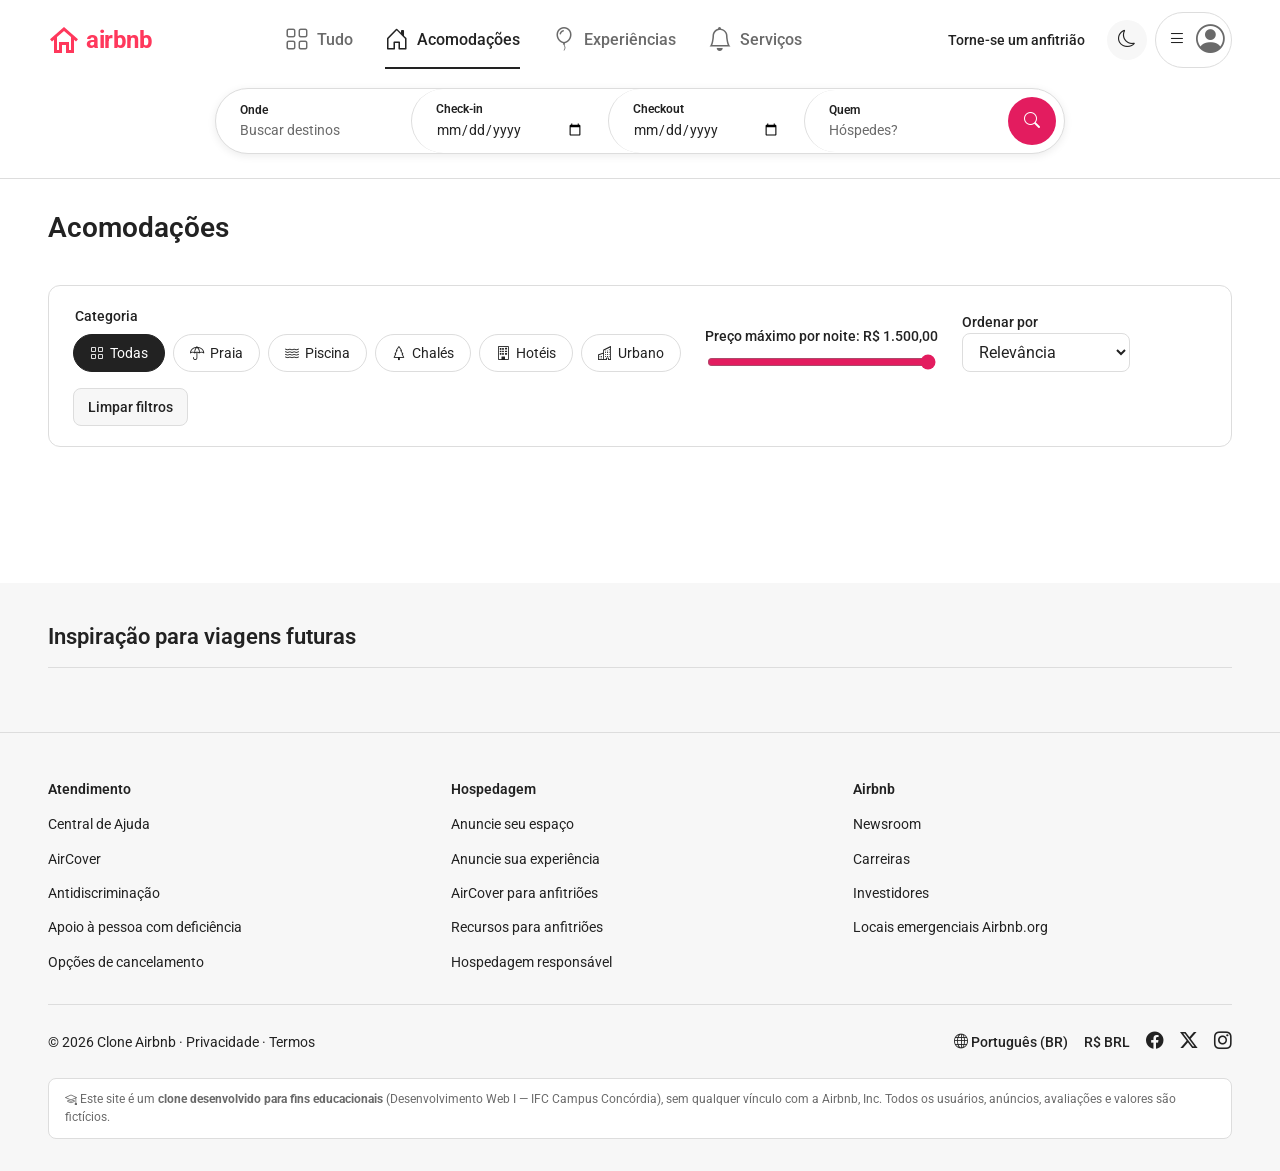
==== acomodacoes.html @ 015c0608 "Páginas de catálogo: início, acomodações, experiências, serviços e favoritos Carrosséis gerados por " ====
<!DOCTYPE html>
<html lang="pt-BR">
<head>
    <meta charset="UTF-8">
    <meta name="viewport" content="width=device-width, initial-scale=1.0">
    <meta name="description" content="Busque e filtre acomodações por destino, categoria e preço.">
    <title>Acomodações | Clone Airbnb</title>
    <link rel="icon" href="img/favicon.svg" type="image/svg+xml">
    <link rel="preconnect" href="https://fonts.googleapis.com">
    <link rel="preconnect" href="https://fonts.gstatic.com" crossorigin>
    <link href="https://fonts.googleapis.com/css2?family=Roboto:wght@400;500;600;700&display=swap" rel="stylesheet">
    <link rel="stylesheet" href="https://cdn.jsdelivr.net/npm/bootstrap-icons@1.11.3/font/bootstrap-icons.min.css">
    <link rel="stylesheet" href="css/style.css">
</head>
<body data-pagina="acomodacoes">
    <a class="skip-link" href="#conteudo">Pular para o conteúdo</a>

    <!-- ===== CABEÇALHO ===== -->
    <header class="site-header">
        <div class="container">
            <div class="header-topo">
                <a href="index.html" class="logo" aria-label="Clone Airbnb — página inicial">
                    <svg viewBox="0 0 32 32" aria-hidden="true"><path fill="currentColor" d="M16 3 2 15.2l2 2.3 2-1.8V29h8v-8h4v8h8V15.7l2 1.8 2-2.3zM23 26h-2v-8H11v8H9V13.1l7-6.1 7 6.1z"/></svg>
                    <span>airbnb</span>
                </a>

                <button type="button" class="busca-abrir" aria-expanded="false" aria-controls="form-busca">
                    <i class="bi bi-search" aria-hidden="true"></i> Comece sua busca
                </button>

                <nav class="abas" aria-label="Categorias">
                    <a href="index.html" class="aba"><i class="bi bi-grid" aria-hidden="true"></i><span>Tudo</span></a>
                    <a href="acomodacoes.html" class="aba" aria-current="page"><i class="bi bi-house-door" aria-hidden="true"></i><span>Acomodações</span></a>
                    <a href="experiencias.html" class="aba"><i class="bi bi-balloon" aria-hidden="true"></i><span>Experiências</span></a>
                    <a href="servicos.html" class="aba"><i class="bi bi-bell" aria-hidden="true"></i><span>Serviços</span></a>
                </nav>

                <div class="header-acoes">
                    <a href="anfitriao.html" class="link-anfitriao">Torne-se um anfitrião</a>
                    <button type="button" class="icon-btn" data-acao="tema" aria-pressed="false" aria-label="Alternar tema escuro"><i class="bi bi-moon" aria-hidden="true"></i></button>
                    <div class="menu-usuario">
                        <button type="button" class="menu-toggle" aria-expanded="false" aria-controls="menu-usuario" aria-label="Abrir menu">
                            <i class="bi bi-list" aria-hidden="true"></i><i class="bi bi-person-circle" aria-hidden="true"></i>
                        </button>
                        <nav class="menu-dropdown" id="menu-usuario" aria-label="Menu do usuário" hidden>
                            <a href="login.html" data-menu="entrar"><strong>Entrar</strong></a>
                            <a href="login.html#cadastro" data-menu="cadastrar">Cadastrar-se</a>
                            <div class="separador" role="separator"></div>
                            <a href="favoritos.html">Favoritos <span class="contador contador-favoritos"></span></a>
                            <a href="anfitriao.html">Torne-se um anfitrião</a>
                            <a href="#rodape">Central de Ajuda</a>
                        </nav>
                    </div>
                </div>
            </div>

            <!-- Formulário de busca (GET): envia para a listagem de acomodações -->
            <form class="busca" id="form-busca" action="acomodacoes.html" method="get" role="search" aria-label="Buscar acomodações">
                <div class="busca-campo">
                    <label for="busca-onde">Onde</label>
                    <input type="search" id="busca-onde" name="onde" placeholder="Buscar destinos" autocomplete="off">
                </div>
                <div class="busca-campo">
                    <label for="busca-checkin">Check-in</label>
                    <input type="date" id="busca-checkin" name="checkin">
                </div>
                <div class="busca-campo">
                    <label for="busca-checkout">Checkout</label>
                    <input type="date" id="busca-checkout" name="checkout">
                </div>
                <div class="busca-campo">
                    <label for="busca-hospedes">Quem</label>
                    <input type="number" id="busca-hospedes" name="hospedes" min="1" max="16" placeholder="Hóspedes?">
                </div>
                <button type="submit" class="busca-botao"><i class="bi bi-search" aria-hidden="true"></i><span class="visually-hidden">Buscar</span></button>
            </form>
        </div>
    </header>

    <!-- ===== CONTEÚDO ===== -->
    <main id="conteudo" class="container conteudo">
        <h1 class="titulo-pagina">Acomodações</h1>

        <!-- Filtros do catálogo (tratados pelo js/catalogo.js) -->
        <form class="filtros" id="form-filtros" aria-label="Filtrar acomodações">
            <fieldset>
                <legend>Categoria</legend>
                <div class="chips" id="filtro-categorias">
                    <button type="button" class="chip" data-categoria="" aria-pressed="true"><i class="bi bi-grid" aria-hidden="true"></i> Todas</button>
                    <button type="button" class="chip" data-categoria="praia" aria-pressed="false"><i class="bi bi-umbrella" aria-hidden="true"></i> Praia</button>
                    <button type="button" class="chip" data-categoria="piscina" aria-pressed="false"><i class="bi bi-water" aria-hidden="true"></i> Piscina</button>
                    <button type="button" class="chip" data-categoria="chale" aria-pressed="false"><i class="bi bi-tree" aria-hidden="true"></i> Chalés</button>
                    <button type="button" class="chip" data-categoria="hotel" aria-pressed="false"><i class="bi bi-building" aria-hidden="true"></i> Hotéis</button>
                    <button type="button" class="chip" data-categoria="urbano" aria-pressed="false"><i class="bi bi-buildings" aria-hidden="true"></i> Urbano</button>
                </div>
            </fieldset>
            <div class="filtro-preco">
                <label for="filtro-preco">Preço máximo por noite: <output id="saida-preco" for="filtro-preco">R$ 1.500,00</output></label>
                <input type="range" id="filtro-preco" name="preco" min="300" max="1500" step="50" value="1500">
            </div>
            <div class="filtro-ordem">
                <label for="filtro-ordem">Ordenar por</label><br>
                <select id="filtro-ordem" name="ordem">
                    <option value="relevancia">Relevância</option>
                    <option value="menor-preco">Menor preço</option>
                    <option value="maior-preco">Maior preço</option>
                    <option value="nota">Melhor avaliação</option>
                </select>
            </div>
            <button type="reset" class="btn btn-secundario btn-pequeno">Limpar filtros</button>
        </form>

        <div class="resultado-resumo">
            <p id="resultado-texto" aria-live="polite"></p>
        </div>

        <!-- Sem filtros: carrosséis por cidade. Com busca/filtro: grade de resultados -->
        <div id="resultados" class="conteudo" style="padding:0"></div>
    </main>

    <!-- ===== INSPIRAÇÃO ===== -->
    <section class="inspiracao" aria-labelledby="titulo-inspiracao">
        <div class="container">
            <h2 id="titulo-inspiracao">Inspiração para viagens futuras</h2>
            <div class="inspiracao-abas" role="tablist" aria-label="Tipos de destino"></div>
            <ul class="inspiracao-lista" id="painel-inspiracao" role="tabpanel"></ul>
        </div>
    </section>

    <!-- ===== RODAPÉ ===== -->
    <footer class="rodape" id="rodape">
        <div class="container">
            <div class="rodape-colunas">
                <nav aria-labelledby="rodape-atendimento">
                    <h2 id="rodape-atendimento">Atendimento</h2>
                    <ul>
                        <li><a href="#">Central de Ajuda</a></li>
                        <li><a href="#">AirCover</a></li>
                        <li><a href="#">Antidiscriminação</a></li>
                        <li><a href="#">Apoio à pessoa com deficiência</a></li>
                        <li><a href="#">Opções de cancelamento</a></li>
                    </ul>
                </nav>
                <nav aria-labelledby="rodape-hospedagem">
                    <h2 id="rodape-hospedagem">Hospedagem</h2>
                    <ul>
                        <li><a href="anfitriao.html">Anuncie seu espaço</a></li>
                        <li><a href="anfitriao.html">Anuncie sua experiência</a></li>
                        <li><a href="#">AirCover para anfitriões</a></li>
                        <li><a href="#">Recursos para anfitriões</a></li>
                        <li><a href="#">Hospedagem responsável</a></li>
                    </ul>
                </nav>
                <nav aria-labelledby="rodape-empresa">
                    <h2 id="rodape-empresa">Airbnb</h2>
                    <ul>
                        <li><a href="#">Newsroom</a></li>
                        <li><a href="#">Carreiras</a></li>
                        <li><a href="#">Investidores</a></li>
                        <li><a href="#">Locais emergenciais Airbnb.org</a></li>
                    </ul>
                </nav>
            </div>
            <div class="rodape-base">
                <p>© <span data-ano>2026</span> Clone Airbnb · Privacidade · Termos</p>
                <div class="redes">
                    <span><i class="bi bi-globe" aria-hidden="true"></i> Português (BR)</span>
                    <span>R$ BRL</span>
                    <a href="#" aria-label="Facebook"><i class="bi bi-facebook" aria-hidden="true"></i></a>
                    <a href="#" aria-label="X (Twitter)"><i class="bi bi-twitter-x" aria-hidden="true"></i></a>
                    <a href="#" aria-label="Instagram"><i class="bi bi-instagram" aria-hidden="true"></i></a>
                </div>
            </div>
            <p class="aviso-educacional">
                <i class="bi bi-mortarboard" aria-hidden="true"></i>
                Este site é um <strong>clone desenvolvido para fins educacionais</strong> (Desenvolvimento Web I — IFC Campus Concórdia),
                sem qualquer vínculo com a Airbnb, Inc. Todos os usuários, anúncios, avaliações e valores são fictícios.
            </p>
        </div>
    </footer>

    <!-- Modal de detalhes (experiências e serviços) -->
    <dialog class="modal" id="modal-detalhe" aria-labelledby="modal-detalhe-titulo"></dialog>

    <script src="js/dados.js"></script>
    <script src="js/main.js"></script>
    <script src="js/catalogo.js"></script>
</body>
</html>
---- css/style.css ----
/* =========================================================================
   Clone Airbnb — Folha de estilo principal
   Trabalho III — Desenvolvimento Web I (IFC Concórdia)
   -------------------------------------------------------------------------
   Sumário
   1. Variáveis (guia de estilo: cores, fontes, espaçamentos)
   2. Reset e base
   3. Utilitários e acessibilidade
   4. Componentes (botões, campos, cards, badges, mensagens, modal)
   5. Cabeçalho, busca e menu do usuário
   6. Seções de catálogo (carrossel, grade, filtros, inspiração)
   7. Rodapé
   8. Página do anúncio
   9. Login, anfitrião e checkout
   10. Responsividade (breakpoints: 744px e 1128px)
   ========================================================================= */

/* 1. VARIÁVEIS ----------------------------------------------------------- */
:root {
    /* Paleta do guia de estilo */
    --cor-marca: #FF385C;          /* rosa Airbnb (logo, coração, destaques) */
    --cor-primaria: #E31C5F;       /* botões principais (contraste 4,6:1 com branco) */
    --cor-primaria-hover: #C8164F;
    --cor-texto: #222222;
    --cor-texto-suave: #6A6A6A;    /* contraste 5,4:1 com branco */
    --cor-borda: #DDDDDD;
    --cor-fundo: #FFFFFF;
    --cor-fundo-suave: #F7F7F7;
    --cor-superficie: #FFFFFF;     /* cards, modais, dropdowns */
    --cor-sucesso: #008A05;
    --cor-sucesso-fundo: #E8F5E9;
    --cor-erro: #C13515;
    --cor-erro-fundo: #FFF0EE;
    --cor-foco: #222222;
    --sombra: 0 6px 16px rgba(0, 0, 0, .12);
    --sombra-leve: 0 2px 8px rgba(0, 0, 0, .08);

    /* Tipografia */
    --fonte-base: 'Roboto', 'Helvetica Neue', Arial, sans-serif;
    --tam-h1: 2rem;        /* 32px */
    --tam-h2: 1.375rem;    /* 22px */
    --tam-h3: 1rem;        /* 16px */
    --tam-texto: 1rem;     /* 16px */
    --tam-pequeno: .875rem;/* 14px */
    --tam-mini: .75rem;    /* 12px */

    /* Formas e espaçamentos */
    --raio-p: 8px;
    --raio-m: 12px;
    --raio-g: 24px;
    --raio-pill: 999px;
    --largura-max: 1440px;
    --gutter: 48px;
    --transicao: .2s ease;
}

/* Tema escuro (ativado pelo JS com data-theme="dark" no <html>) */
:root[data-theme="dark"] {
    --cor-texto: #F2F2F2;
    --cor-texto-suave: #B0B0B0;
    --cor-borda: #3A3A3A;
    --cor-fundo: #121212;
    --cor-fundo-suave: #1C1C1C;
    --cor-superficie: #222222;
    --cor-foco: #FFFFFF;
    --cor-sucesso-fundo: #12301A;
    --cor-erro: #FF8A75;
    --cor-erro-fundo: #3A1A15;
    --sombra: 0 6px 16px rgba(0, 0, 0, .6);
    --sombra-leve: 0 2px 8px rgba(0, 0, 0, .5);
    color-scheme: dark;
}

/* 2. RESET E BASE -------------------------------------------------------- */
*, *::before, *::after { box-sizing: border-box; }

/* garante que o atributo hidden sempre esconda, mesmo com display definido por classe */
[hidden] { display: none !important; }

html { scroll-behavior: smooth; }

body {
    margin: 0;
    font-family: var(--fonte-base);
    font-size: var(--tam-texto);
    line-height: 1.45;
    color: var(--cor-texto);
    background: var(--cor-fundo);
    transition: background-color var(--transicao), color var(--transicao);
}

h1, h2, h3, h4, p, ul, ol, figure { margin: 0; }
h1 { font-size: var(--tam-h1); font-weight: 600; line-height: 1.2; }
h2 { font-size: var(--tam-h2); font-weight: 600; line-height: 1.25; }
h3 { font-size: var(--tam-h3); font-weight: 500; }
ul, ol { padding: 0; list-style: none; }
img { display: block; max-width: 100%; }
a { color: inherit; }
button, input, select, textarea { font: inherit; color: inherit; }
button { cursor: pointer; }
table { border-collapse: collapse; width: 100%; }

/* Foco visível em todos os elementos interativos (navegação por teclado) */
:focus-visible {
    outline: 2px solid var(--cor-foco);
    outline-offset: 2px;
    border-radius: 4px;
}

/* 3. UTILITÁRIOS E ACESSIBILIDADE --------------------------------------- */
.container {
    width: 100%;
    max-width: var(--largura-max);
    margin: 0 auto;
    padding: 0 var(--gutter);
}

.visually-hidden {
    position: absolute !important;
    width: 1px; height: 1px;
    padding: 0; margin: -1px;
    overflow: hidden; clip: rect(0 0 0 0);
    white-space: nowrap; border: 0;
}

.skip-link {
    position: absolute;
    left: 16px; top: -60px;
    z-index: 200;
    padding: 12px 16px;
    background: var(--cor-texto);
    color: var(--cor-fundo);
    border-radius: var(--raio-p);
    text-decoration: none;
    transition: top var(--transicao);
}
.skip-link:focus { top: 16px; }

.texto-suave { color: var(--cor-texto-suave); }
.link-sublinhado { font-weight: 500; text-decoration: underline; background: none; border: 0; padding: 0; }
.divisor { border: 0; border-top: 1px solid var(--cor-borda); margin: 0; }

/* 4. COMPONENTES -------------------------------------------------------- */

/* Botões */
.btn {
    display: inline-flex;
    align-items: center;
    justify-content: center;
    gap: 8px;
    padding: 14px 24px;
    border: 1px solid transparent;
    border-radius: var(--raio-p);
    font-size: var(--tam-texto);
    font-weight: 500;
    text-decoration: none;
    white-space: nowrap;
    transition: background-color var(--transicao), transform var(--transicao), box-shadow var(--transicao);
}
.btn:active { transform: scale(.97); }
.btn-primario { background: var(--cor-primaria); color: #fff; }
.btn-primario:hover { background: var(--cor-primaria-hover); }
.btn-escuro { background: var(--cor-texto); color: var(--cor-fundo); }
.btn-escuro:hover { opacity: .88; }
.btn-secundario { background: var(--cor-fundo-suave); color: var(--cor-texto); border-color: var(--cor-borda); }
.btn-secundario:hover { background: var(--cor-borda); }
.btn-contorno { background: var(--cor-superficie); color: var(--cor-texto); border-color: var(--cor-texto); }
.btn-contorno:hover { background: var(--cor-fundo-suave); }
.btn-pequeno { padding: 8px 14px; font-size: var(--tam-pequeno); }
.btn-bloco { width: 100%; }

.icon-btn {
    display: inline-flex;
    align-items: center;
    justify-content: center;
    width: 40px; height: 40px;
    border: 1px solid transparent;
    border-radius: 50%;
    background: var(--cor-fundo-suave);
    font-size: 1.1rem;
    transition: background-color var(--transicao), box-shadow var(--transicao);
}
.icon-btn:hover { background: var(--cor-borda); }
.icon-btn:disabled { opacity: .35; cursor: default; }

/* Campos de formulário */
.campo { display: flex; flex-direction: column; gap: 6px; }
.campo label, .campo .rotulo { font-size: var(--tam-pequeno); font-weight: 500; }
.campo input, .campo select, .campo textarea {
    width: 100%;
    min-height: 52px;
    padding: 12px 14px;
    border: 1px solid var(--cor-texto-suave);
    border-radius: var(--raio-p);
    background: var(--cor-superficie);
    transition: border-color var(--transicao), box-shadow var(--transicao);
}
.campo input:hover, .campo select:hover { border-color: var(--cor-texto); }
.campo input:focus, .campo select:focus, .campo textarea:focus {
    outline: none;
    border-color: var(--cor-texto);
    box-shadow: 0 0 0 2px var(--cor-texto);
}
.campo input[aria-invalid="true"], .campo select[aria-invalid="true"] {
    border-color: var(--cor-erro);
    background: var(--cor-erro-fundo);
}
.campo .dica { font-size: var(--tam-mini); color: var(--cor-texto-suave); }
.campo-linha { display: grid; grid-template-columns: 1fr 1fr; gap: 12px; }

/* Mensagem de erro de um campo (preenchida pelo validacao.js) */
.erro-campo {
    display: flex;
    gap: 6px;
    align-items: center;
    font-size: var(--tam-mini);
    color: var(--cor-erro);
    min-height: 0;
}
.erro-campo:empty { display: none; }
.erro-campo::before { content: "\F33A"; font-family: "bootstrap-icons"; }

/* Mensagens de sucesso/erro do formulário */
.alerta {
    display: flex;
    gap: 12px;
    align-items: flex-start;
    padding: 14px 16px;
    border-radius: var(--raio-p);
    font-size: var(--tam-pequeno);
    animation: surgir .3s ease;
}
.alerta[hidden] { display: none; }
.alerta i { font-size: 1.2rem; }
.alerta-sucesso { background: var(--cor-sucesso-fundo); color: var(--cor-sucesso); }
.alerta-erro { background: var(--cor-erro-fundo); color: var(--cor-erro); }
.alerta-info { background: var(--cor-fundo-suave); }

/* Badge (selo do card) */
.badge {
    position: absolute;
    top: 12px; left: 12px;
    padding: 4px 10px;
    border-radius: var(--raio-pill);
    background: #fff;
    color: #222;
    font-size: var(--tam-mini);
    font-weight: 600;
    box-shadow: var(--sombra-leve);
    max-width: calc(100% - 64px);   /* não encosta no coração */
    overflow: hidden;
    text-overflow: ellipsis;
    white-space: nowrap;
}

/* Chip (filtros e etiquetas) */
.chip {
    display: inline-flex;
    align-items: center;
    gap: 6px;
    padding: 8px 16px;
    border: 1px solid var(--cor-borda);
    border-radius: var(--raio-pill);
    background: var(--cor-superficie);
    font-size: var(--tam-pequeno);
    transition: border-color var(--transicao), background-color var(--transicao);
}
button.chip:hover { border-color: var(--cor-texto); }
.chip[aria-pressed="true"] { background: var(--cor-texto); color: var(--cor-fundo); border-color: var(--cor-texto); }

/* Card de acomodação/experiência/serviço */
.card { position: relative; min-width: 0; }
.card-link { display: block; text-decoration: none; border-radius: var(--raio-m); }
.card-midia {
    position: relative;
    aspect-ratio: 1 / 1;
    border-radius: var(--raio-m);
    overflow: hidden;
    background: var(--cor-fundo-suave);
}
.card-midia img {
    width: 100%; height: 100%;
    object-fit: cover;
    transition: transform .4s ease;
}
.card:hover .card-midia img { transform: scale(1.05); }
.card-titulo { margin-top: 10px; font-size: var(--tam-pequeno); font-weight: 500; }
.card-info { font-size: var(--tam-pequeno); color: var(--cor-texto-suave); }
.card-info strong { color: var(--cor-texto); font-weight: 500; }

/* Botão de favorito (coração) */
.fav-btn {
    position: absolute;
    top: 10px; right: 10px;
    z-index: 2;
    display: grid;
    place-items: center;
    width: 36px; height: 36px;
    padding: 0;
    border: 0;
    border-radius: 50%;
    background: transparent;
    color: #fff;
    font-size: 1.4rem;
    filter: drop-shadow(0 1px 2px rgba(0, 0, 0, .5));
    transition: transform var(--transicao);
}
.fav-btn:hover { transform: scale(1.12); }
.fav-btn[aria-pressed="true"] { color: var(--cor-marca); animation: pulsar .35s ease; }

/* Modal (usando o elemento <dialog>) */
.modal {
    width: min(568px, calc(100% - 32px));
    max-height: calc(100vh - 48px);
    padding: 0;
    border: 0;
    border-radius: var(--raio-g);
    background: var(--cor-superficie);
    color: var(--cor-texto);
    box-shadow: var(--sombra);
}
.modal[open] { animation: subir .3s ease; }
.modal::backdrop { background: rgba(0, 0, 0, .5); }
.modal-cabecalho {
    display: flex;
    align-items: center;
    justify-content: space-between;
    gap: 16px;
    padding: 16px 24px;
    border-bottom: 1px solid var(--cor-borda);
}
.modal-cabecalho h2 { font-size: 1rem; text-align: center; flex: 1; }
.modal-corpo { padding: 24px; display: flex; flex-direction: column; gap: 16px; }
.modal-rodape { padding: 16px 24px; border-top: 1px solid var(--cor-borda); }
.btn-fechar { background: transparent; }

/* Animações */
@keyframes surgir { from { opacity: 0; } to { opacity: 1; } }
@keyframes subir { from { opacity: 0; transform: translateY(24px); } to { opacity: 1; transform: none; } }
@keyframes pulsar { 50% { transform: scale(1.3); } }

/* 5. CABEÇALHO ----------------------------------------------------------- */
.site-header {
    position: sticky;
    top: 0;
    z-index: 50;
    background: var(--cor-fundo);
    border-bottom: 1px solid var(--cor-borda);
}
.header-topo {
    display: flex;
    align-items: center;
    justify-content: space-between;
    gap: 24px;
    min-height: 80px;
}

.logo {
    display: inline-flex;
    align-items: center;
    gap: 6px;
    color: var(--cor-marca);
    text-decoration: none;
    font-size: 1.5rem;
    font-weight: 700;
    letter-spacing: -.5px;
}
.logo svg { width: 32px; height: 32px; }

/* Abas Tudo / Acomodações / Experiências / Serviços */
.abas { display: flex; gap: 32px; }
.aba {
    display: flex;
    align-items: center;
    gap: 8px;
    padding: 12px 0 10px;
    border-bottom: 2px solid transparent;
    color: var(--cor-texto-suave);
    text-decoration: none;
    font-weight: 500;
    transition: color var(--transicao), border-color var(--transicao);
}
.aba i { font-size: 1.5rem; transition: transform var(--transicao); }
.aba:hover { color: var(--cor-texto); border-color: var(--cor-borda); }
.aba:hover i { transform: translateY(-2px) scale(1.08); }
.aba[aria-current="page"] { color: var(--cor-texto); border-color: var(--cor-texto); }

.header-acoes { display: flex; align-items: center; gap: 8px; }
.link-anfitriao {
    padding: 10px 14px;
    border-radius: var(--raio-pill);
    font-weight: 500;
    font-size: var(--tam-pequeno);
    text-decoration: none;
    transition: background-color var(--transicao);
}
.link-anfitriao:hover { background: var(--cor-fundo-suave); }

/* Menu do usuário (dropdown responsivo) */
.menu-usuario { position: relative; }
.menu-toggle {
    display: flex;
    align-items: center;
    gap: 10px;
    padding: 6px 6px 6px 12px;
    border: 1px solid var(--cor-borda);
    border-radius: var(--raio-pill);
    background: var(--cor-superficie);
    font-size: 1.1rem;
    transition: box-shadow var(--transicao);
}
.menu-toggle:hover, .menu-toggle[aria-expanded="true"] { box-shadow: var(--sombra-leve); }
.menu-toggle .bi-person-circle { font-size: 1.8rem; color: var(--cor-texto-suave); }
.menu-toggle .avatar-letra {
    display: grid; place-items: center;
    width: 30px; height: 30px;
    border-radius: 50%;
    background: var(--cor-texto);
    color: var(--cor-fundo);
    font-size: var(--tam-pequeno);
    font-weight: 600;
}

.menu-dropdown {
    position: absolute;
    right: 0;
    top: calc(100% + 8px);
    width: 260px;
    padding: 8px 0;
    border-radius: var(--raio-m);
    background: var(--cor-superficie);
    box-shadow: var(--sombra);
    animation: subir .2s ease;
}
.menu-dropdown[hidden] { display: none; }
.menu-dropdown a, .menu-dropdown button {
    display: flex;
    justify-content: space-between;
    align-items: center;
    width: 100%;
    padding: 12px 16px;
    border: 0;
    background: none;
    font-size: var(--tam-pequeno);
    text-align: left;
    text-decoration: none;
}
.menu-dropdown a:hover, .menu-dropdown button:hover { background: var(--cor-fundo-suave); }
.menu-dropdown .separador { height: 1px; margin: 8px 0; background: var(--cor-borda); }
.contador {
    min-width: 22px;
    padding: 1px 7px;
    border-radius: var(--raio-pill);
    background: var(--cor-marca);
    color: #fff;
    font-size: var(--tam-mini);
    text-align: center;
}
.contador:empty { display: none; }

/* Barra de busca (formulário GET) */
.busca {
    display: flex;
    align-items: center;
    max-width: 850px;
    margin: 8px auto 24px;
    border: 1px solid var(--cor-borda);
    border-radius: var(--raio-pill);
    background: var(--cor-superficie);
    box-shadow: var(--sombra-leve);
}
.busca-campo {
    flex: 1;
    min-width: 0;
    display: flex;
    flex-direction: column;
    padding: 12px 24px;
    border-radius: var(--raio-pill);
    transition: background-color var(--transicao);
}
.busca-campo:hover, .busca-campo:focus-within { background: var(--cor-fundo-suave); }
.busca-campo + .busca-campo { border-left: 1px solid var(--cor-borda); }
.busca-campo label { font-size: var(--tam-mini); font-weight: 600; }
.busca-campo input {
    width: 100%;
    padding: 0;
    border: 0;
    background: transparent;
    font-size: var(--tam-pequeno);
    color: var(--cor-texto);
}
.busca-campo input:focus { outline: none; }
.busca-campo input::placeholder { color: var(--cor-texto-suave); }
.busca-botao {
    display: inline-flex;
    align-items: center;
    justify-content: center;
    gap: 8px;
    height: 48px;
    min-width: 48px;
    margin: 8px;
    padding: 0 16px;
    border: 0;
    border-radius: var(--raio-pill);
    background: var(--cor-primaria);
    color: #fff;
    font-weight: 600;
    transition: background-color var(--transicao);
}
.busca-botao:hover { background: var(--cor-primaria-hover); }
.busca-abrir { display: none; }

/* Cabeçalho compacto (anúncio, login, checkout) */
.busca-compacta {
    display: flex;
    align-items: center;
    gap: 16px;
    padding: 8px 8px 8px 24px;
    border: 1px solid var(--cor-borda);
    border-radius: var(--raio-pill);
    box-shadow: var(--sombra-leve);
    text-decoration: none;
    font-size: var(--tam-pequeno);
    font-weight: 500;
    transition: box-shadow var(--transicao);
}
.busca-compacta:hover { box-shadow: var(--sombra); }
.busca-compacta .sep { width: 1px; height: 24px; background: var(--cor-borda); }
.busca-compacta .lupa {
    display: grid; place-items: center;
    width: 32px; height: 32px;
    border-radius: 50%;
    background: var(--cor-primaria);
    color: #fff;
}

/* 6. CATÁLOGO ------------------------------------------------------------ */
.conteudo { padding-top: 32px; padding-bottom: 56px; display: flex; flex-direction: column; gap: 40px; }
.titulo-pagina { font-size: 1.75rem; }

.secao-cabecalho {
    display: flex;
    align-items: center;
    justify-content: space-between;
    gap: 16px;
    margin-bottom: 16px;
}
.secao-cabecalho h2 { font-size: 1.25rem; }
.secao-cabecalho h2 a { text-decoration: none; }
.secao-cabecalho h2 a:hover { text-decoration: underline; }
.secao-subtitulo { margin: -10px 0 16px; color: var(--cor-texto-suave); }
.carrossel-controles { display: flex; gap: 8px; }
.carrossel-controles .icon-btn { width: 32px; height: 32px; font-size: .9rem; }

/* Carrossel: grid de uma linha com rolagem horizontal e scroll-snap */
.carrossel {
    display: grid;
    grid-auto-flow: column;
    grid-auto-columns: calc((100% - 6 * 16px) / 7);
    gap: 16px;
    overflow-x: auto;
    scroll-snap-type: x mandatory;
    scroll-behavior: smooth;
    scrollbar-width: none;
    padding-bottom: 4px;
}
.carrossel::-webkit-scrollbar { display: none; }
.carrossel > * { scroll-snap-align: start; }

/* Grade de resultados (busca/filtro e favoritos) */
.grade {
    display: grid;
    grid-template-columns: repeat(auto-fill, minmax(240px, 1fr));
    gap: 40px 24px;
}

/* Barra de filtros */
.filtros {
    display: flex;
    flex-wrap: wrap;
    align-items: flex-end;
    gap: 16px 24px;
    padding: 20px 24px;
    border: 1px solid var(--cor-borda);
    border-radius: var(--raio-m);
}
.filtros fieldset { border: 0; margin: 0; padding: 0; }
.filtros legend { font-size: var(--tam-pequeno); font-weight: 500; margin-bottom: 8px; }
.filtros .chips { display: flex; flex-wrap: wrap; gap: 8px; }
.filtro-preco { display: flex; flex-direction: column; gap: 6px; min-width: 220px; }
.filtro-preco label, .filtro-ordem label { font-size: var(--tam-pequeno); font-weight: 500; }
.filtro-preco input[type="range"] { accent-color: var(--cor-primaria); }
.filtro-ordem select {
    padding: 8px 12px;
    border: 1px solid var(--cor-borda);
    border-radius: var(--raio-p);
    background: var(--cor-superficie);
}
.resultado-resumo { display: flex; justify-content: space-between; align-items: center; gap: 16px; flex-wrap: wrap; }
.vazio {
    padding: 48px 24px;
    border: 1px dashed var(--cor-borda);
    border-radius: var(--raio-m);
    text-align: center;
    color: var(--cor-texto-suave);
}
.vazio i { font-size: 2.5rem; display: block; margin-bottom: 8px; }

/* Tiles de serviços e destinos */
.tiles { display: flex; gap: 16px; overflow-x: auto; scrollbar-width: none; }
.tile { flex: 0 0 140px; text-decoration: none; }
.tile img { width: 140px; height: 140px; object-fit: cover; border-radius: var(--raio-m); transition: transform var(--transicao); }
.tile:hover img { transform: translateY(-4px); }
.tile span { display: block; margin-top: 8px; font-size: var(--tam-pequeno); font-weight: 500; }

.destinos { display: grid; grid-template-columns: repeat(6, 1fr); gap: 16px; }
.destino { text-decoration: none; }
.destino img { width: 100%; aspect-ratio: 4 / 3; object-fit: cover; border-radius: var(--raio-m); }
.destino h3 { margin-top: 8px; font-size: var(--tam-pequeno); }
.destino p { font-size: var(--tam-mini); color: var(--cor-texto-suave); }

/* Tabela de serviços */
.tabela-wrapper { overflow-x: auto; border: 1px solid var(--cor-borda); border-radius: var(--raio-m); }
.tabela th, .tabela td { padding: 14px 16px; text-align: left; font-size: var(--tam-pequeno); }
.tabela thead th { background: var(--cor-fundo-suave); font-weight: 600; }
.tabela tbody tr { border-top: 1px solid var(--cor-borda); transition: background-color var(--transicao); }
.tabela tbody tr:nth-child(even) { background: var(--cor-fundo-suave); }
.tabela tbody tr:hover { background: var(--cor-borda); }
.tabela .num { text-align: right; white-space: nowrap; }
.tabela caption { caption-side: bottom; padding: 10px 16px; font-size: var(--tam-mini); color: var(--cor-texto-suave); text-align: left; }

/* Inspiração para viagens futuras (abas) */
.inspiracao { background: var(--cor-fundo-suave); padding: 40px 0; }
.inspiracao-abas { display: flex; gap: 24px; margin: 16px 0 24px; border-bottom: 1px solid var(--cor-borda); overflow-x: auto; scrollbar-width: none; }
.inspiracao-abas button {
    padding: 0 0 10px;
    border: 0;
    border-bottom: 2px solid transparent;
    background: none;
    color: var(--cor-texto-suave);
    font-size: var(--tam-pequeno);
    font-weight: 500;
    white-space: nowrap;
}
.inspiracao-abas button:hover { color: var(--cor-texto); }
.inspiracao-abas button[aria-selected="true"] { color: var(--cor-texto); border-color: var(--cor-texto); }
.inspiracao-lista { display: grid; grid-template-columns: repeat(6, 1fr); gap: 20px 24px; font-size: var(--tam-pequeno); }
.inspiracao-lista strong { display: block; font-weight: 500; }

/* 7. RODAPÉ ------------------------------------------------------------- */
.rodape { background: var(--cor-fundo-suave); border-top: 1px solid var(--cor-borda); padding: 48px 0 32px; font-size: var(--tam-pequeno); }
.rodape-colunas { display: grid; grid-template-columns: repeat(3, 1fr); gap: 24px; }
.rodape-colunas h2 { font-size: var(--tam-pequeno); margin-bottom: 16px; }
.rodape-colunas ul { display: flex; flex-direction: column; gap: 14px; }
.rodape-colunas a { text-decoration: none; }
.rodape-colunas a:hover { text-decoration: underline; }
.rodape-base {
    display: flex;
    flex-wrap: wrap;
    justify-content: space-between;
    align-items: center;
    gap: 16px;
    margin-top: 32px;
    padding-top: 24px;
    border-top: 1px solid var(--cor-borda);
}
.rodape-base .redes { display: flex; gap: 16px; align-items: center; font-weight: 500; }
.rodape-base .redes a { font-size: 1.1rem; }
.aviso-educacional {
    margin-top: 24px;
    padding: 12px 16px;
    border-radius: var(--raio-p);
    background: var(--cor-superficie);
    border: 1px solid var(--cor-borda);
    color: var(--cor-texto-suave);
    font-size: var(--tam-mini);
}

/* 8. PÁGINA DO ANÚNCIO --------------------------------------------------- */
.anuncio { max-width: 1216px; padding-top: 24px; padding-bottom: 48px; display: flex; flex-direction: column; gap: 32px; }
.anuncio-topo { display: flex; justify-content: space-between; align-items: center; gap: 16px; flex-wrap: wrap; }
.anuncio-topo h1 { font-size: 1.625rem; font-weight: 500; }
.anuncio-acoes { display: flex; gap: 8px; }
.anuncio-acoes button { display: inline-flex; gap: 6px; align-items: center; padding: 8px 10px; border: 0; border-radius: var(--raio-p); background: none; text-decoration: underline; font-weight: 500; font-size: var(--tam-pequeno); }
.anuncio-acoes button:hover { background: var(--cor-fundo-suave); }
.anuncio-acoes button[aria-pressed="true"] i { color: var(--cor-marca); }

/* Galeria: 1 foto grande + 4 menores (CSS Grid) */
.galeria {
    position: relative;
    display: grid;
    grid-template-columns: 2fr 1fr 1fr;
    grid-template-rows: 210px 210px;
    gap: 8px;
    border-radius: var(--raio-m);
    overflow: hidden;
}
.galeria button { padding: 0; border: 0; overflow: hidden; background: var(--cor-fundo-suave); }
.galeria button:first-child { grid-row: span 2; }
.galeria img { width: 100%; height: 100%; object-fit: cover; transition: filter var(--transicao); }
.galeria button:hover img { filter: brightness(.85); }
.galeria .btn { position: absolute; right: 24px; bottom: 24px; }

.anuncio-colunas { display: grid; grid-template-columns: 1fr 372px; gap: 80px; align-items: start; }
.anuncio-colunas > aside { align-self: stretch; }
.anuncio-info { display: flex; flex-direction: column; gap: 32px; min-width: 0; }
.anuncio-info > section { display: flex; flex-direction: column; gap: 16px; }
.destaque-box { display: flex; align-items: center; gap: 24px; padding: 20px 24px; border: 1px solid var(--cor-borda); border-radius: var(--raio-m); }
.destaque-box .numero { display: flex; flex-direction: column; align-items: center; font-size: 1.125rem; font-weight: 700; }
.destaque-box .numero small { font-size: var(--tam-mini); font-weight: 400; }
.anfitriao-mini { display: flex; align-items: center; gap: 16px; }
.avatar {
    display: grid; place-items: center;
    width: 48px; height: 48px;
    border-radius: 50%;
    background: var(--cor-texto);
    color: var(--cor-fundo);
    font-weight: 600;
    flex: none;
}
.vantagens li { display: flex; gap: 24px; align-items: flex-start; }
.vantagens li + li { margin-top: 20px; }
.vantagens i { font-size: 1.5rem; }
.vantagens strong { font-weight: 500; display: block; }
.comodidades { display: grid; grid-template-columns: 1fr 1fr; gap: 16px 24px; }
.comodidades li { display: flex; gap: 16px; align-items: center; }
.comodidades i { font-size: 1.4rem; }
.comodos { display: grid; grid-template-columns: 1fr 1fr; gap: 16px; }
.comodos img { width: 100%; aspect-ratio: 4 / 3; object-fit: cover; border-radius: var(--raio-m); }
.comodos h3 { margin-top: 8px; }

/* Calendário */
.calendario-cabecalho { display: flex; justify-content: space-between; align-items: center; }
.calendario { display: grid; grid-template-columns: 1fr 1fr; gap: 32px; }
.mes h3 { text-align: center; margin-bottom: 12px; }
.mes h3::first-letter { text-transform: uppercase; }
.mes-grade { display: grid; grid-template-columns: repeat(7, 1fr); row-gap: 2px; text-align: center; }
.mes-grade .semana { font-size: var(--tam-mini); color: var(--cor-texto-suave); padding: 8px 0; }
.dia {
    aspect-ratio: 1;
    max-height: 44px;
    margin: 0 auto;
    width: 100%;
    border: 1px solid transparent;
    border-radius: 50%;
    background: none;
    font-size: var(--tam-pequeno);
    font-weight: 500;
    transition: border-color var(--transicao), background-color var(--transicao);
}
.dia:hover:not(:disabled) { border-color: var(--cor-texto); }
.dia:disabled { color: var(--cor-texto-suave); text-decoration: line-through; cursor: default; opacity: .6; }
.dia.no-intervalo { background: var(--cor-fundo-suave); border-radius: 0; }
.dia.selecionado { background: var(--cor-texto); color: var(--cor-fundo); border-radius: 50%; }

/* Card de reserva (lateral) */
.reserva-card {
    position: sticky;
    top: 104px;
    display: flex;
    flex-direction: column;
    gap: 16px;
    padding: 24px;
    border: 1px solid var(--cor-borda);
    border-radius: var(--raio-m);
    background: var(--cor-superficie);
    box-shadow: var(--sombra);
}
.reserva-preco { font-size: 1.375rem; font-weight: 600; }
.reserva-preco span { font-size: var(--tam-texto); font-weight: 400; }
.reserva-campos {
    display: grid;
    grid-template-columns: 1fr 1fr;
    border: 1px solid var(--cor-texto-suave);
    border-radius: var(--raio-p);
    overflow: hidden;
}
.reserva-campos .campo { padding: 8px 12px; gap: 2px; }
.reserva-campos .campo:nth-child(2) { border-left: 1px solid var(--cor-texto-suave); }
.reserva-campos .campo:nth-child(3) { grid-column: span 2; border-top: 1px solid var(--cor-texto-suave); }
.reserva-campos label { font-size: .625rem; font-weight: 700; text-transform: uppercase; }
.reserva-campos input { min-height: 0; padding: 2px 0; border: 0; background: transparent; font-size: var(--tam-pequeno); }
.reserva-campos input:focus { box-shadow: none; }
.reserva-campos .campo:focus-within { box-shadow: inset 0 0 0 2px var(--cor-texto); border-radius: var(--raio-p); }
.reserva-erros { display: flex; flex-direction: column; gap: 4px; }

/* Tabela de detalhamento de preço */
.tabela-preco td { padding: 6px 0; font-size: var(--tam-pequeno); }
.tabela-preco td:last-child { text-align: right; }
.tabela-preco .desconto td { color: var(--cor-sucesso); }
.tabela-preco tfoot td { padding-top: 14px; border-top: 1px solid var(--cor-borda); font-weight: 600; font-size: var(--tam-texto); }

/* Avaliações */
.nota-geral { text-align: center; display: flex; flex-direction: column; align-items: center; gap: 8px; }
.nota-geral .nota { font-size: 4.5rem; font-weight: 700; line-height: 1; }
.categorias-nota { display: grid; grid-template-columns: repeat(6, 1fr); }
.categorias-nota > div { display: flex; flex-direction: column; gap: 6px; padding: 0 16px; border-left: 1px solid var(--cor-borda); font-size: var(--tam-pequeno); }
.categorias-nota > div:first-child { border-left: 0; padding-left: 0; }
.categorias-nota strong { font-size: 1.1rem; }
.avaliacoes { display: grid; grid-template-columns: 1fr 1fr; gap: 40px 80px; }
.avaliacao header { display: flex; gap: 12px; align-items: center; margin-bottom: 8px; }
.avaliacao .estrelas { font-size: var(--tam-mini); margin-bottom: 4px; }
.mapa { width: 100%; height: 400px; border: 0; border-radius: var(--raio-m); background: var(--cor-fundo-suave); }
.saber { display: grid; grid-template-columns: repeat(3, 1fr); gap: 24px; }
.saber h3 { margin: 8px 0 4px; }

/* Modal da galeria */
.modal-galeria { width: min(1000px, calc(100% - 32px)); }
.galeria-slide { position: relative; display: flex; align-items: center; justify-content: center; }
.galeria-slide img { width: 100%; max-height: 65vh; object-fit: contain; border-radius: var(--raio-m); }
.galeria-slide .icon-btn { position: absolute; top: 50%; transform: translateY(-50%); background: var(--cor-superficie); box-shadow: var(--sombra-leve); }
.galeria-slide .anterior { left: 12px; }
.galeria-slide .proxima { right: 12px; }
.galeria-miniaturas { display: flex; gap: 8px; justify-content: center; flex-wrap: wrap; }
.galeria-miniaturas button { width: 72px; height: 54px; padding: 0; border: 2px solid transparent; border-radius: 6px; overflow: hidden; opacity: .6; transition: opacity var(--transicao); }
.galeria-miniaturas button:hover { opacity: 1; }
.galeria-miniaturas button[aria-current="true"] { border-color: var(--cor-texto); opacity: 1; }
.galeria-miniaturas img { width: 100%; height: 100%; object-fit: cover; }

/* 9. LOGIN, ANFITRIÃO E CHECKOUT ---------------------------------------- */
.login-fundo {
    position: relative;
    display: flex;
    align-items: center;
    justify-content: center;
    min-height: calc(100vh - 81px);
    padding: 48px 16px;
    overflow: hidden;
    background: var(--cor-fundo-suave);
}
.login-mosaico {
    position: absolute;
    inset: -40px;
    display: grid;
    grid-template-columns: repeat(6, 1fr);
    gap: 24px;
    align-content: center;
    transform: rotate(-6deg);
    opacity: .55;
}
.login-mosaico img { width: 100%; aspect-ratio: 4 / 5; object-fit: cover; border-radius: 16px; }
.login-mosaico img:nth-child(odd) { margin-top: 60px; }
.login-cartao {
    position: relative;
    width: min(440px, 100%);
    padding: 32px 24px;
    border-radius: var(--raio-g);
    background: var(--cor-superficie);
    box-shadow: var(--sombra);
    display: flex;
    flex-direction: column;
    gap: 20px;
    animation: subir .4s ease;
}
.login-cartao h1 { font-size: 1.375rem; text-align: center; }
.login-cartao .logo { align-self: center; }
.abas-form { display: grid; grid-template-columns: 1fr 1fr; border-bottom: 1px solid var(--cor-borda); }
.abas-form button { padding: 10px; border: 0; border-bottom: 2px solid transparent; background: none; font-weight: 500; color: var(--cor-texto-suave); }
.abas-form button[aria-selected="true"] { color: var(--cor-texto); border-color: var(--cor-texto); }
.form-pilha { display: flex; flex-direction: column; gap: 14px; }
.separador-ou { display: flex; align-items: center; gap: 12px; color: var(--cor-texto-suave); font-size: var(--tam-mini); }
.separador-ou::before, .separador-ou::after { content: ""; flex: 1; height: 1px; background: var(--cor-borda); }
.login-social { display: flex; justify-content: center; gap: 12px; }
.login-social .icon-btn { width: 52px; height: 52px; border-radius: var(--raio-p); border-color: var(--cor-borda); background: var(--cor-superficie); }
.senha-wrapper { position: relative; }
.senha-wrapper input { padding-right: 52px; }
.senha-wrapper button { position: absolute; right: 6px; top: 6px; background: transparent; }

/* Anfitrião */
.anfitriao-topo { display: flex; justify-content: space-between; align-items: center; min-height: 88px; }
.anfitriao-hero { display: grid; grid-template-columns: 1fr 1fr; gap: 48px; align-items: center; min-height: calc(100vh - 88px); padding-bottom: 48px; }
.anfitriao-hero h1 { font-size: clamp(2.25rem, 5vw, 3.5rem); line-height: 1.05; }
.anfitriao-hero > div { display: flex; flex-direction: column; gap: 24px; }
.endereco-gatilho {
    display: flex; gap: 12px; align-items: center;
    width: min(440px, 100%);
    padding: 16px 20px;
    border: 1px solid var(--cor-borda);
    border-radius: var(--raio-pill);
    background: var(--cor-superficie);
    color: var(--cor-texto-suave);
    text-align: left;
    box-shadow: var(--sombra-leve);
    transition: box-shadow var(--transicao);
}
.endereco-gatilho:hover { box-shadow: var(--sombra); }
.anfitriao-ilustracao { position: relative; aspect-ratio: 1; border-radius: 48px; background: var(--cor-fundo-suave); display: grid; place-items: center; }
.anfitriao-ilustracao img { width: 55%; aspect-ratio: 4 / 5; object-fit: cover; border-radius: 16px; box-shadow: var(--sombra); transform: rotate(-3deg); transition: transform .4s ease; }
.anfitriao-ilustracao:hover img { transform: rotate(0) scale(1.03); }
.grupo-campos { display: flex; flex-direction: column; gap: 12px; }

/* Checkout */
.checkout { max-width: 1216px; padding-top: 40px; padding-bottom: 64px; display: flex; flex-direction: column; gap: 32px; }
.checkout-titulo { display: flex; align-items: center; gap: 16px; }
.checkout-colunas { display: grid; grid-template-columns: 1fr 420px; gap: 64px; align-items: start; }
.etapa { padding: 24px; border: 1px solid var(--cor-borda); border-radius: 16px; display: flex; flex-direction: column; gap: 16px; }
.etapa h2 { font-size: 1.125rem; }
.etapa.ativa { box-shadow: var(--sombra); }
.opcao-pagamento {
    display: flex; gap: 16px; align-items: center;
    padding: 12px 0;
    cursor: pointer;
}
.opcao-pagamento i { font-size: 1.5rem; }
.opcao-pagamento > span { flex: 1; }
.opcao-pagamento small { display: block; color: var(--cor-texto-suave); }
.opcao-pagamento input { width: 22px; height: 22px; accent-color: var(--cor-texto); }
.bandeiras { display: flex; gap: 4px; margin-top: 4px; font-size: 1.1rem; color: var(--cor-texto-suave); }
.campos-cartao[hidden], .campos-pix[hidden] { display: none; }
.resumo { position: sticky; top: 104px; display: flex; flex-direction: column; gap: 16px; }
.aviso-tempo { display: flex; gap: 12px; align-items: center; padding: 14px 16px; border-radius: var(--raio-m); background: var(--cor-fundo-suave); font-size: var(--tam-pequeno); }
.resumo-card { padding: 24px; border: 1px solid var(--cor-borda); border-radius: 16px; display: flex; flex-direction: column; gap: 16px; }
.resumo-acomodacao { display: flex; gap: 16px; align-items: center; }
.resumo-acomodacao img { width: 100px; height: 100px; object-fit: cover; border-radius: var(--raio-p); flex: none; }
.resumo-linha { display: flex; justify-content: space-between; align-items: center; gap: 12px; font-size: var(--tam-pequeno); }
.resumo-linha strong { display: block; font-weight: 500; }
.confirmacao { text-align: center; align-items: center; padding: 48px 24px; }
.confirmacao i { font-size: 3.5rem; color: var(--cor-sucesso); }

/* 10. RESPONSIVIDADE ---------------------------------------------------- */

/* Telas médias (tablets/notebooks pequenos): até 1127px */
@media (max-width: 1127px) {
    :root { --gutter: 32px; }
    .carrossel { grid-auto-columns: calc((100% - 3 * 16px) / 4); }
    .abas { gap: 20px; }
    .link-anfitriao { display: none; }
    .inspiracao-lista { grid-template-columns: repeat(4, 1fr); }
    .destinos { grid-template-columns: repeat(3, 1fr); }
    .anuncio-colunas, .checkout-colunas { grid-template-columns: 1fr; gap: 40px; }
    .reserva-card, .resumo { position: static; }
    .categorias-nota { grid-template-columns: repeat(3, 1fr); row-gap: 24px; }
    .categorias-nota > div:nth-child(4) { border-left: 0; padding-left: 0; }
    .avaliacoes { gap: 32px 40px; }
}

/* Telas pequenas (celulares): até 743px */
@media (max-width: 743px) {
    :root { --gutter: 16px; --tam-h1: 1.5rem; }
    .header-topo { flex-wrap: wrap; min-height: 64px; gap: 8px 12px; padding-top: 8px; }
    .logo span { display: none; }
    /* as abas vão para uma linha própria abaixo do logo */
    .abas { order: 3; width: 100%; justify-content: space-around; gap: 8px; }
    .aba { flex-direction: column; gap: 2px; font-size: var(--tam-mini); padding-bottom: 8px; }

    /* a barra de busca vira um botão que abre o formulário empilhado */
    .busca-abrir {
        display: flex; align-items: center; justify-content: center; gap: 10px;
        flex: 1; order: 1;
        padding: 12px 16px;
        border: 1px solid var(--cor-borda);
        border-radius: var(--raio-pill);
        background: var(--cor-superficie);
        box-shadow: var(--sombra-leve);
        font-weight: 500;
        white-space: nowrap;
    }
    .logo { order: 0; }
    .header-acoes { order: 2; }
    .busca { display: none; flex-direction: column; align-items: stretch; border-radius: var(--raio-g); margin: 0 0 16px; }
    .busca.aberta { display: flex; animation: subir .25s ease; }
    .busca-campo + .busca-campo { border-left: 0; border-top: 1px solid var(--cor-borda); }
    .busca-campo { border-radius: 0; }
    .busca-botao { margin: 12px; }

    .busca-compacta .opcional { display: none; }
    .carrossel { grid-auto-columns: 72%; }
    .grade { grid-template-columns: 1fr; gap: 32px; }
    .inspiracao-lista { grid-template-columns: repeat(2, 1fr); }
    .destinos { grid-template-columns: repeat(2, 1fr); }
    .rodape-colunas { grid-template-columns: 1fr; }
    .filtros { padding: 16px; }

    /* Anúncio */
    .galeria { grid-template-columns: 1fr; grid-template-rows: 260px; margin: 0 calc(-1 * var(--gutter)); border-radius: 0; }
    .galeria button:not(:first-child) { display: none; }
    .galeria button:first-child { grid-row: auto; }
    .galeria .btn { right: 16px; bottom: 16px; }
    .destaque-box { flex-wrap: wrap; gap: 12px; }
    .comodidades, .comodos, .avaliacoes, .calendario, .saber { grid-template-columns: 1fr; }
    .calendario .mes:last-child { display: none; }
    .categorias-nota { grid-template-columns: repeat(2, 1fr); }
    .categorias-nota > div:nth-child(odd) { border-left: 0; padding-left: 0; }
    .categorias-nota > div:nth-child(4) { border-left: 1px solid var(--cor-borda); padding-left: 16px; }

    /* Anfitrião / login / checkout */
    .anfitriao-hero { grid-template-columns: 1fr; min-height: 0; padding-top: 24px; }
    .anfitriao-ilustracao { order: -1; aspect-ratio: 16 / 10; border-radius: var(--raio-g); }
    .anfitriao-ilustracao img { width: 40%; }
    .login-mosaico { grid-template-columns: repeat(3, 1fr); }
    .campo-linha { grid-template-columns: 1fr; }
    .modal { max-height: 100vh; }
}

/* Usuários que preferem menos movimento */
@media (prefers-reduced-motion: reduce) {
    *, *::before, *::after { animation: none !important; transition: none !important; scroll-behavior: auto !important; }
}
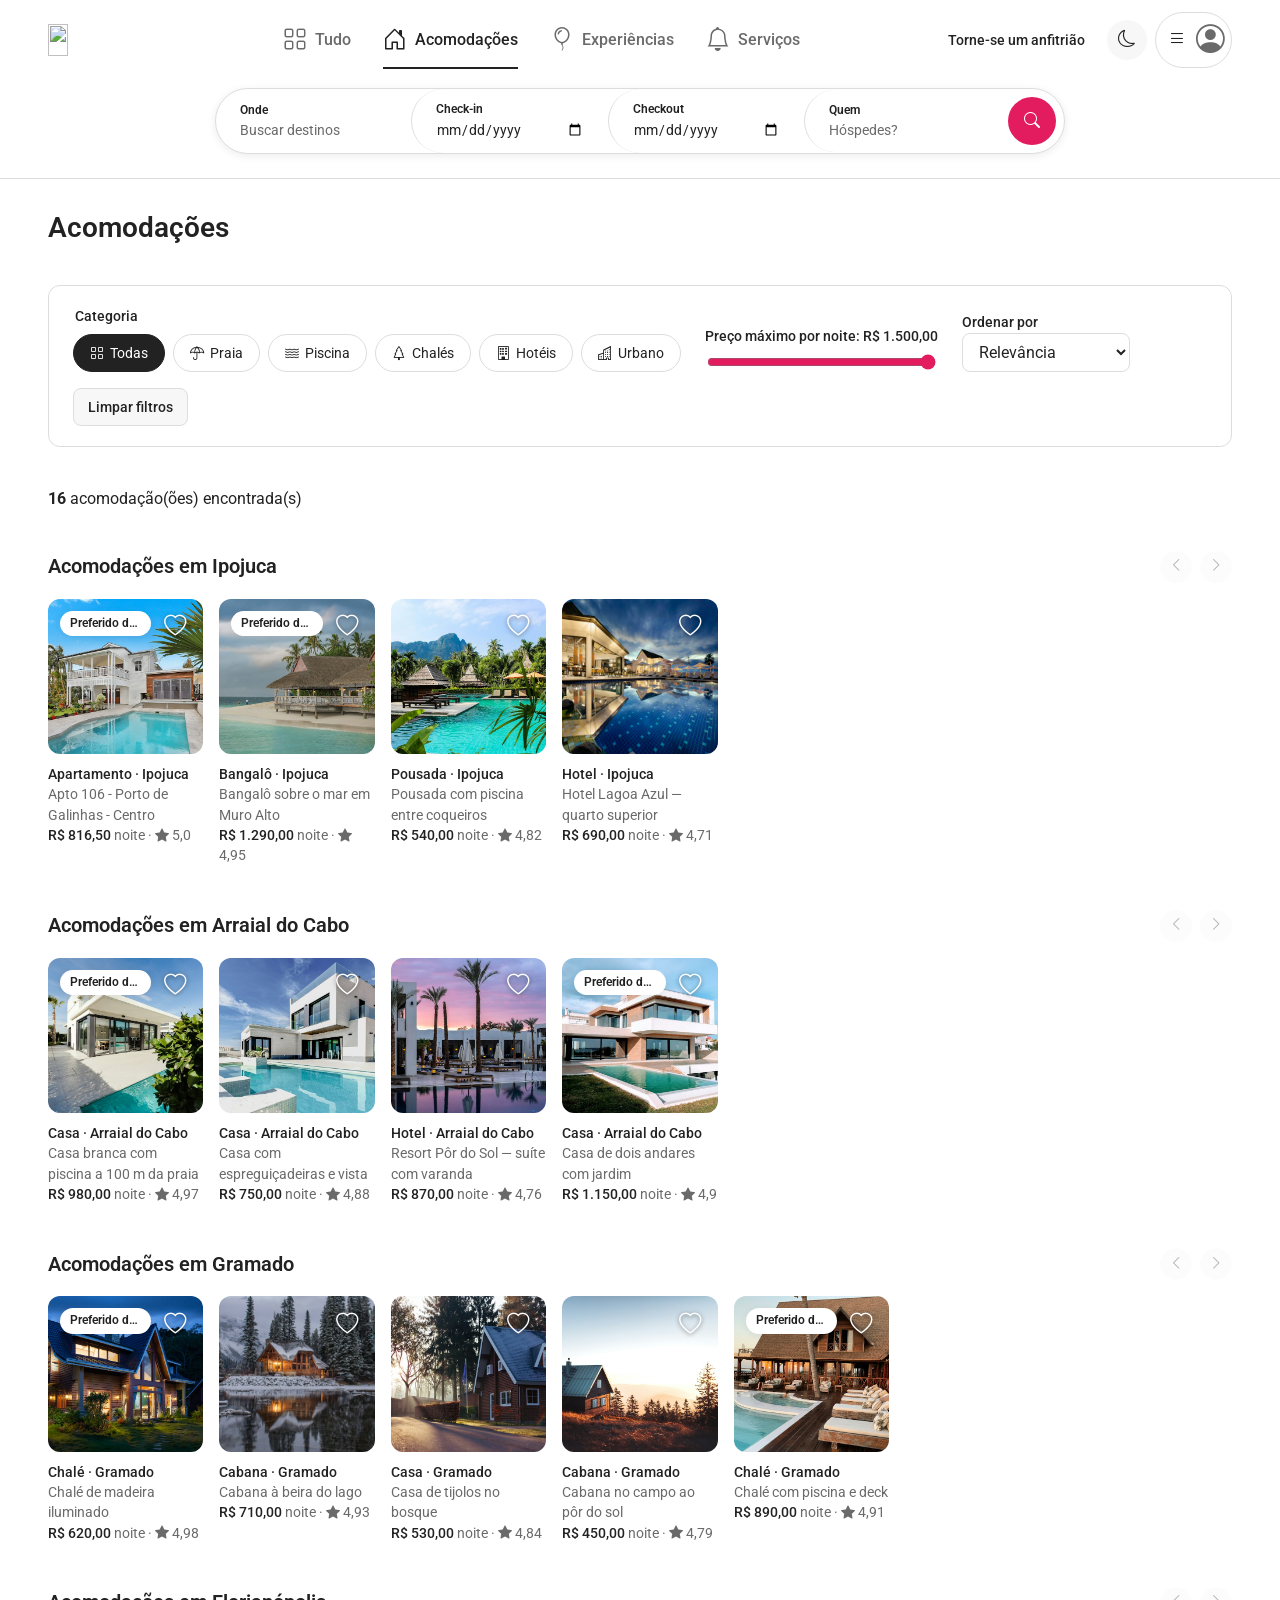
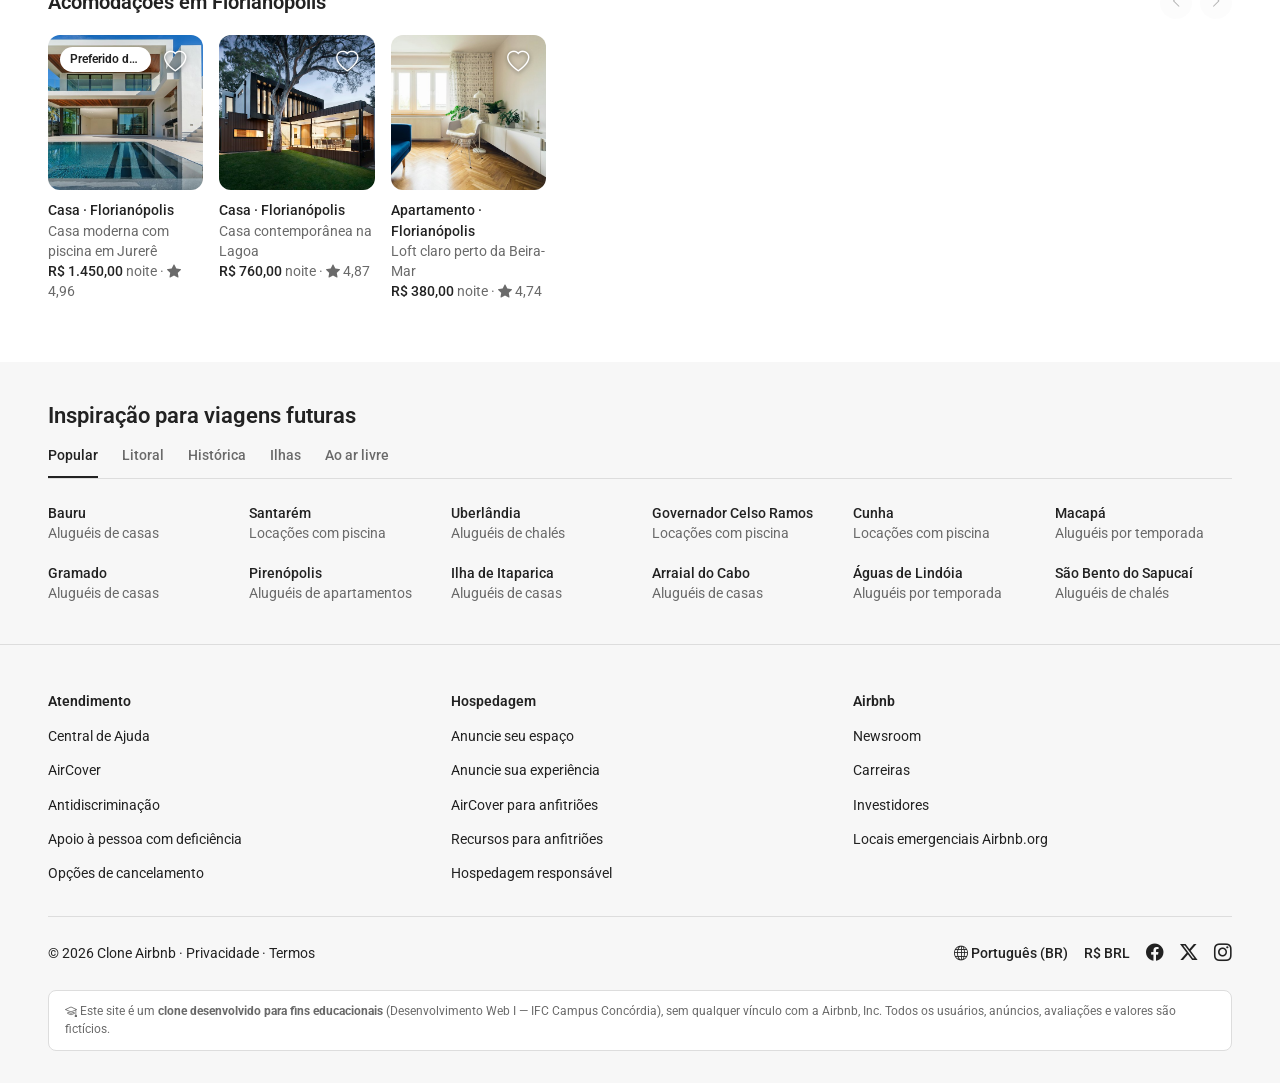
==== commit ecb6c099: "Alteração para logo oficial" ====
--- a/acomodacoes.html
+++ b/acomodacoes.html
@@ -20,8 +20,7 @@
         <div class="container">
             <div class="header-topo">
                 <a href="index.html" class="logo" aria-label="Clone Airbnb — página inicial">
-                    <svg viewBox="0 0 32 32" aria-hidden="true"><path fill="currentColor" d="M16 3 2 15.2l2 2.3 2-1.8V29h8v-8h4v8h8V15.7l2 1.8 2-2.3zM23 26h-2v-8H11v8H9V13.1l7-6.1 7 6.1z"/></svg>
-                    <span>airbnb</span>
+                    <img src="img/logos/logo-airbnb.png" alt="" width="100" height="32">
                 </a>
 
                 <button type="button" class="busca-abrir" aria-expanded="false" aria-controls="form-busca">
--- a/css/style.css
+++ b/css/style.css
@@ -358,14 +358,9 @@
 .logo {
     display: inline-flex;
     align-items: center;
-    gap: 6px;
-    color: var(--cor-marca);
-    text-decoration: none;
-    font-size: 1.5rem;
-    font-weight: 700;
-    letter-spacing: -.5px;
-}
-.logo svg { width: 32px; height: 32px; }
+    flex-shrink: 0;
+}
+.logo img { display: block; height: 32px; width: auto; }
 
 /* Abas Tudo / Acomodações / Experiências / Serviços */
 .abas { display: flex; gap: 32px; }
@@ -938,7 +933,6 @@
 @media (max-width: 743px) {
     :root { --gutter: 16px; --tam-h1: 1.5rem; }
     .header-topo { flex-wrap: wrap; min-height: 64px; gap: 8px 12px; padding-top: 8px; }
-    .logo span { display: none; }
     /* as abas vão para uma linha própria abaixo do logo */
     .abas { order: 3; width: 100%; justify-content: space-around; gap: 8px; }
     .aba { flex-direction: column; gap: 2px; font-size: var(--tam-mini); padding-bottom: 8px; }
